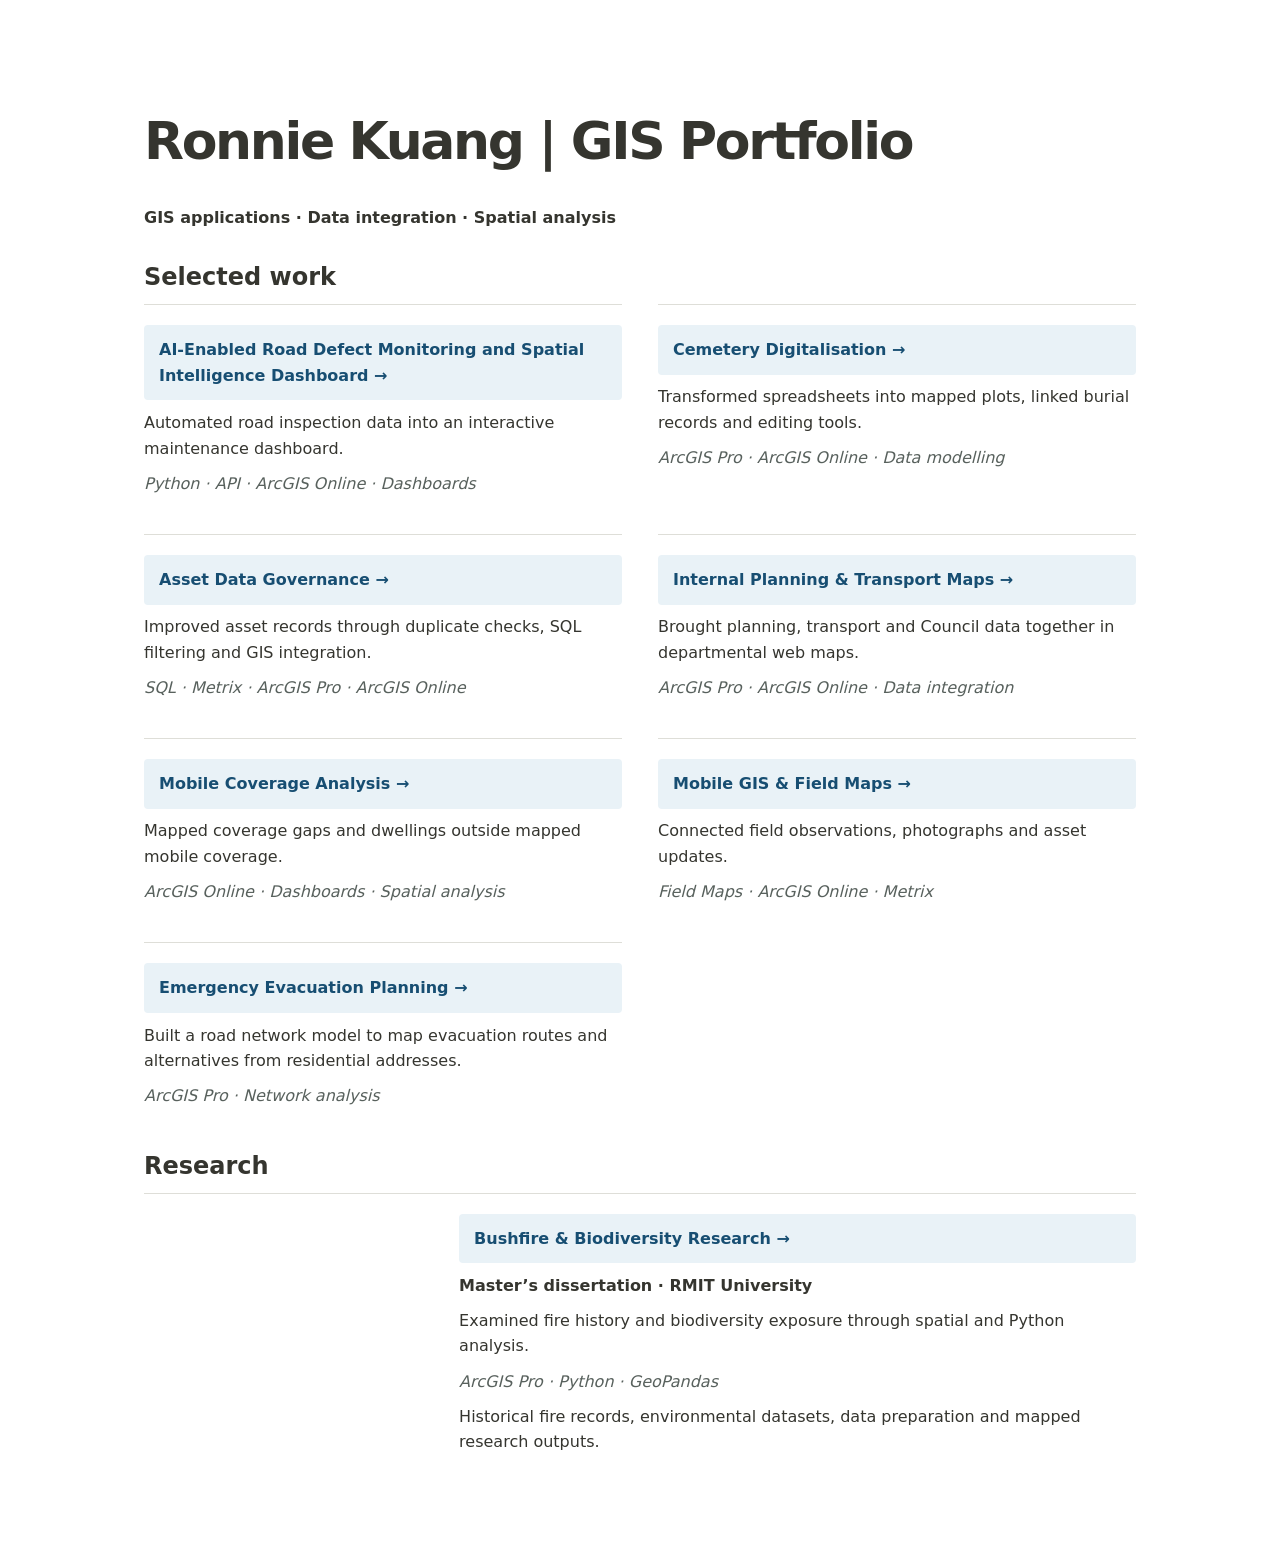
==== index.html @ d84d79a9 "Add files via upload" ====
<!doctype html><html lang="en-AU"><meta charset="utf-8"><meta name="viewport" content="width=device-width, initial-scale=1"><title>Ronnie Kuang | GIS Portfolio</title><link rel="stylesheet" href="style.css"><main><h1>Ronnie Kuang | GIS Portfolio</h1><p><b>GIS applications · Data integration · Spatial analysis</b></p><h2>Selected work</h2><section class="grid"><article><a class="card" href="road-defect-monitoring.html">AI-Enabled Road Defect Monitoring and Spatial Intelligence Dashboard →</a><p>Automated road inspection data into an interactive maintenance dashboard.</p><p><i>Python · API · ArcGIS Online · Dashboards</i></p></article>
<article><a class="card" href="cemetery-digitalisation.html">Cemetery Digitalisation →</a><p>Transformed spreadsheets into mapped plots, linked burial records and editing tools.</p><p><i>ArcGIS Pro · ArcGIS Online · Data modelling</i></p></article>
<article><a class="card" href="asset-data-governance.html">Asset Data Governance →</a><p>Improved asset records through duplicate checks, SQL filtering and GIS integration.</p><p><i>SQL · Metrix · ArcGIS Pro · ArcGIS Online</i></p></article>
<article><a class="card" href="planning-transport.html">Internal Planning &amp; Transport Maps →</a><p>Brought planning, transport and Council data together in departmental web maps.</p><p><i>ArcGIS Pro · ArcGIS Online · Data integration</i></p></article>
<article><a class="card" href="mobile-coverage.html">Mobile Coverage Analysis →</a><p>Mapped coverage gaps and dwellings outside mapped mobile coverage.</p><p><i>ArcGIS Online · Dashboards · Spatial analysis</i></p></article>
<article><a class="card" href="mobile-field-maps.html">Mobile GIS &amp; Field Maps →</a><p>Connected field observations, photographs and asset updates.</p><p><i>Field Maps · ArcGIS Online · Metrix</i></p></article>
<article><a class="card" href="evacuation-planning.html">Emergency Evacuation Planning →</a><p>Built a road network model to map evacuation routes and alternatives from residential addresses.</p><p><i>ArcGIS Pro · Network analysis</i></p></article></section><h2>Research</h2><section class="research"><div><article><a class="card" href="bushfire-biodiversity.html">Bushfire &amp; Biodiversity Research →</a><p><b>Master’s dissertation · RMIT University</b></p><p>Examined fire history and biodiversity exposure through spatial and Python analysis.</p><p><i>ArcGIS Pro · Python · GeoPandas</i></p><p>Historical fire records, environmental datasets, data preparation and mapped research outputs.</p></article></div></section></main></html>
---- style.css ----
*{box-sizing:border-box}body{margin:0;color:#35352f;font:16px/1.6 system-ui,sans-serif}main{max-width:1120px;margin:auto;padding:clamp(24px,6vw,84px) 5vw}h1{font-size:clamp(32px,5vw,52px);letter-spacing:-.045em;line-height:1.12}h2{margin:2rem 0 .75rem;line-height:1.25}a{color:#174e72}a:focus-visible{outline:3px solid #2373a2}article{min-width:0}.grid{display:grid;grid-template-columns:1fr 1fr;gap:28px 36px}.grid article,.research{border-top:1px solid #deded8;padding-top:20px}.card{display:block;background:#e9f2f7;padding:12px 15px;border-radius:4px;font-weight:650;text-decoration:none}.card:hover{background:#d5e8f2;text-decoration:underline}p{margin:.6rem 0}i{color:#58615d}.detail{max-width:850px}li{margin:.3rem 0}.back{display:inline-block;margin:1rem 0}.research{display:grid;grid-template-columns:3fr 7fr;gap:25px}.research>div{grid-column:2}@media(max-width:650px){.grid,.research{display:block}.grid article{margin-bottom:22px}}
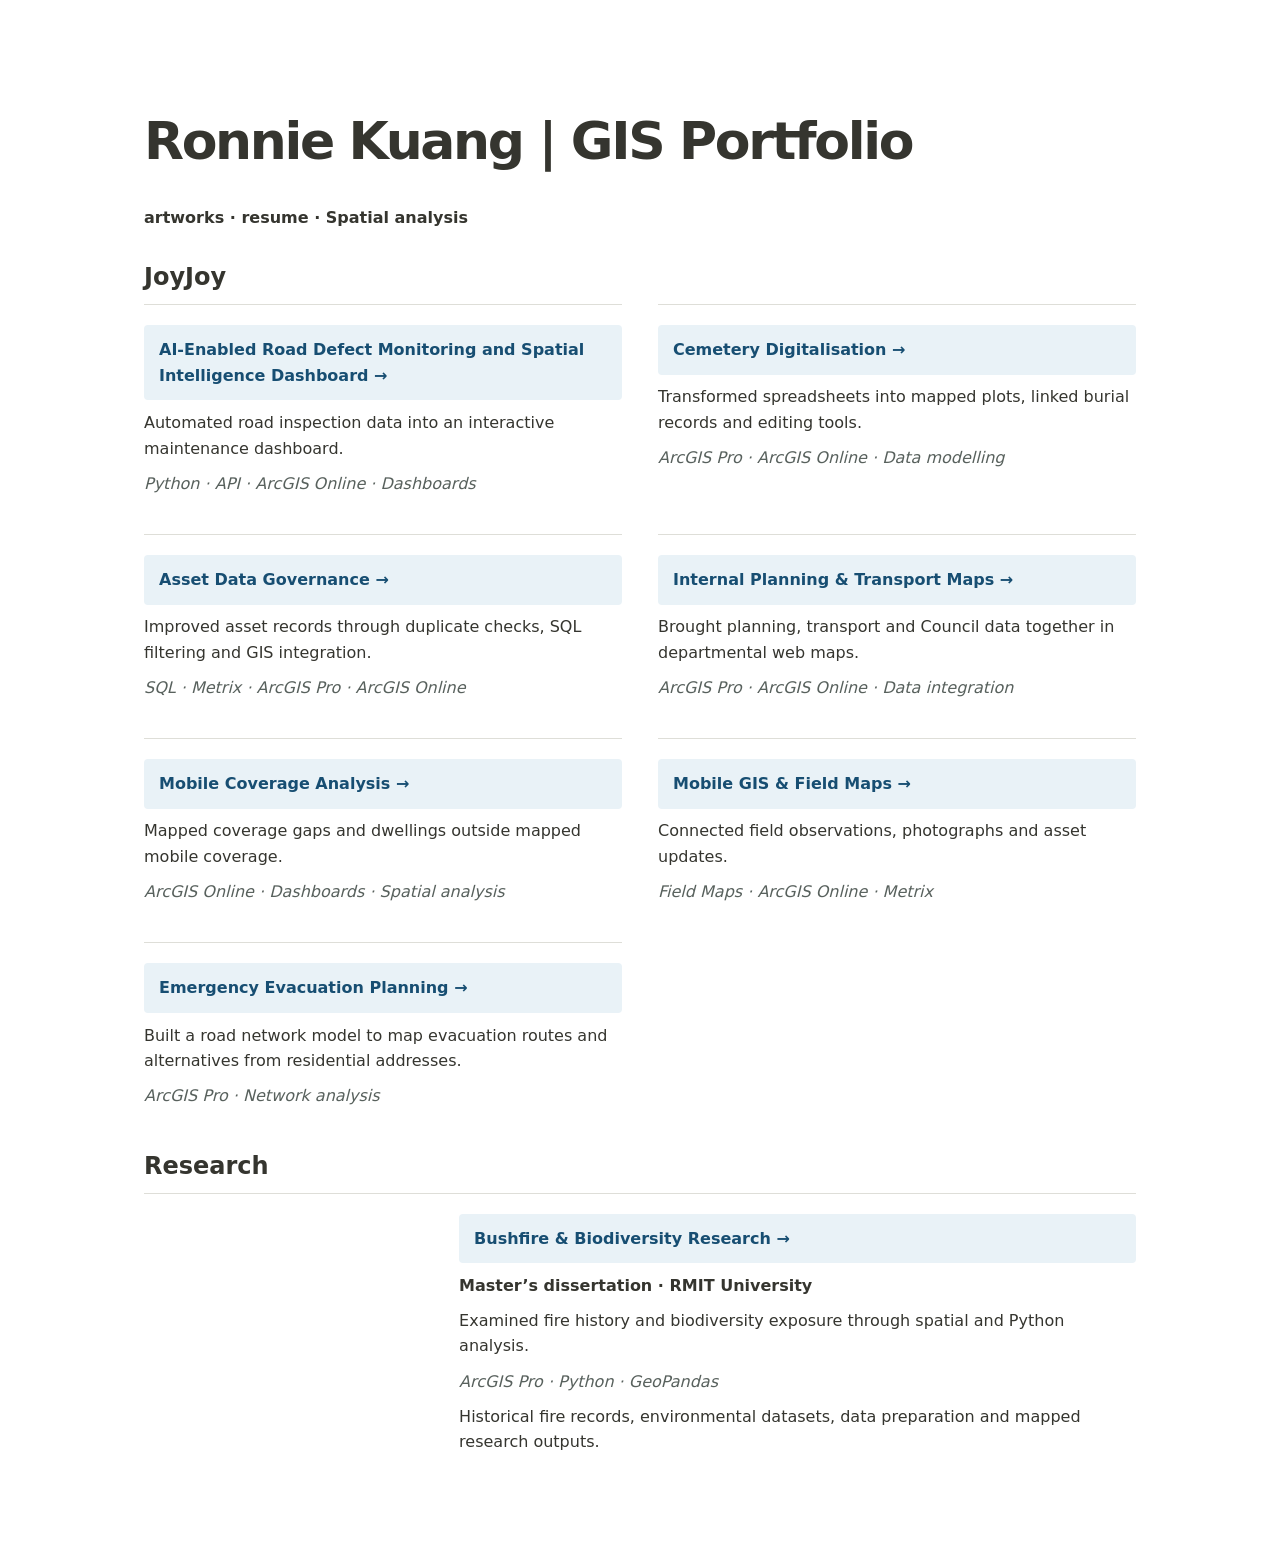
==== commit eaf23e5f: "update images with scroll fade away" ====
--- a/index.html
+++ b/index.html
@@ -1,7 +1,55 @@
-<!doctype html><html lang="en-AU"><meta charset="utf-8"><meta name="viewport" content="width=device-width, initial-scale=1"><title>Ronnie Kuang | GIS Portfolio</title><link rel="stylesheet" href="style.css"><main><h1>Ronnie Kuang | GIS Portfolio</h1><p><b>GIS applications · Data integration · Spatial analysis</b></p><h2>Selected work</h2><section class="grid"><article><a class="card" href="road-defect-monitoring.html">AI-Enabled Road Defect Monitoring and Spatial Intelligence Dashboard →</a><p>Automated road inspection data into an interactive maintenance dashboard.</p><p><i>Python · API · ArcGIS Online · Dashboards</i></p></article>
-<article><a class="card" href="cemetery-digitalisation.html">Cemetery Digitalisation →</a><p>Transformed spreadsheets into mapped plots, linked burial records and editing tools.</p><p><i>ArcGIS Pro · ArcGIS Online · Data modelling</i></p></article>
-<article><a class="card" href="asset-data-governance.html">Asset Data Governance →</a><p>Improved asset records through duplicate checks, SQL filtering and GIS integration.</p><p><i>SQL · Metrix · ArcGIS Pro · ArcGIS Online</i></p></article>
-<article><a class="card" href="planning-transport.html">Internal Planning &amp; Transport Maps →</a><p>Brought planning, transport and Council data together in departmental web maps.</p><p><i>ArcGIS Pro · ArcGIS Online · Data integration</i></p></article>
-<article><a class="card" href="mobile-coverage.html">Mobile Coverage Analysis →</a><p>Mapped coverage gaps and dwellings outside mapped mobile coverage.</p><p><i>ArcGIS Online · Dashboards · Spatial analysis</i></p></article>
-<article><a class="card" href="mobile-field-maps.html">Mobile GIS &amp; Field Maps →</a><p>Connected field observations, photographs and asset updates.</p><p><i>Field Maps · ArcGIS Online · Metrix</i></p></article>
-<article><a class="card" href="evacuation-planning.html">Emergency Evacuation Planning →</a><p>Built a road network model to map evacuation routes and alternatives from residential addresses.</p><p><i>ArcGIS Pro · Network analysis</i></p></article></section><h2>Research</h2><section class="research"><div><article><a class="card" href="bushfire-biodiversity.html">Bushfire &amp; Biodiversity Research →</a><p><b>Master’s dissertation · RMIT University</b></p><p>Examined fire history and biodiversity exposure through spatial and Python analysis.</p><p><i>ArcGIS Pro · Python · GeoPandas</i></p><p>Historical fire records, environmental datasets, data preparation and mapped research outputs.</p></article></div></section></main></html>+<!doctype html>
+<html lang="en-AU">
+<meta charset="utf-8">
+<meta name="viewport" content="width=device-width, initial-scale=1">
+<title>Ronnie Kuang | GIS Portfolio</title>
+<link rel="stylesheet" href="style.css">
+<main>
+    <h1>Ronnie Kuang | GIS Portfolio</h1>
+    <p><b>artworks · resume · Spatial analysis</b></p>
+    <h2>JoyJoy</h2>
+    <section class="grid">
+        <article><a class="card" href="road-defect-monitoring.html">AI-Enabled Road Defect Monitoring and Spatial
+                Intelligence Dashboard →</a>
+            <p>Automated road inspection data into an interactive maintenance dashboard.</p>
+            <p><i>Python · API · ArcGIS Online · Dashboards</i></p>
+        </article>
+        <article><a class="card" href="cemetery-digitalisation.html">Cemetery Digitalisation →</a>
+            <p>Transformed spreadsheets into mapped plots, linked burial records and editing tools.</p>
+            <p><i>ArcGIS Pro · ArcGIS Online · Data modelling</i></p>
+        </article>
+        <article><a class="card" href="asset-data-governance.html">Asset Data Governance →</a>
+            <p>Improved asset records through duplicate checks, SQL filtering and GIS integration.</p>
+            <p><i>SQL · Metrix · ArcGIS Pro · ArcGIS Online</i></p>
+        </article>
+        <article><a class="card" href="planning-transport.html">Internal Planning &amp; Transport Maps →</a>
+            <p>Brought planning, transport and Council data together in departmental web maps.</p>
+            <p><i>ArcGIS Pro · ArcGIS Online · Data integration</i></p>
+        </article>
+        <article><a class="card" href="mobile-coverage.html">Mobile Coverage Analysis →</a>
+            <p>Mapped coverage gaps and dwellings outside mapped mobile coverage.</p>
+            <p><i>ArcGIS Online · Dashboards · Spatial analysis</i></p>
+        </article>
+        <article><a class="card" href="mobile-field-maps.html">Mobile GIS &amp; Field Maps →</a>
+            <p>Connected field observations, photographs and asset updates.</p>
+            <p><i>Field Maps · ArcGIS Online · Metrix</i></p>
+        </article>
+        <article><a class="card" href="evacuation-planning.html">Emergency Evacuation Planning →</a>
+            <p>Built a road network model to map evacuation routes and alternatives from residential addresses.</p>
+            <p><i>ArcGIS Pro · Network analysis</i></p>
+        </article>
+    </section>
+    <h2>Research</h2>
+    <section class="research">
+        <div>
+            <article><a class="card" href="bushfire-biodiversity.html">Bushfire &amp; Biodiversity Research →</a>
+                <p><b>Master’s dissertation · RMIT University</b></p>
+                <p>Examined fire history and biodiversity exposure through spatial and Python analysis.</p>
+                <p><i>ArcGIS Pro · Python · GeoPandas</i></p>
+                <p>Historical fire records, environmental datasets, data preparation and mapped research outputs.</p>
+            </article>
+        </div>
+    </section>
+</main>
+
+</html>
--- a/style.css
+++ b/style.css
@@ -1 +1,120 @@
-*{box-sizing:border-box}body{margin:0;color:#35352f;font:16px/1.6 system-ui,sans-serif}main{max-width:1120px;margin:auto;padding:clamp(24px,6vw,84px) 5vw}h1{font-size:clamp(32px,5vw,52px);letter-spacing:-.045em;line-height:1.12}h2{margin:2rem 0 .75rem;line-height:1.25}a{color:#174e72}a:focus-visible{outline:3px solid #2373a2}article{min-width:0}.grid{display:grid;grid-template-columns:1fr 1fr;gap:28px 36px}.grid article,.research{border-top:1px solid #deded8;padding-top:20px}.card{display:block;background:#e9f2f7;padding:12px 15px;border-radius:4px;font-weight:650;text-decoration:none}.card:hover{background:#d5e8f2;text-decoration:underline}p{margin:.6rem 0}i{color:#58615d}.detail{max-width:850px}li{margin:.3rem 0}.back{display:inline-block;margin:1rem 0}.research{display:grid;grid-template-columns:3fr 7fr;gap:25px}.research>div{grid-column:2}@media(max-width:650px){.grid,.research{display:block}.grid article{margin-bottom:22px}}+* {
+    box-sizing: border-box
+}
+
+body {
+    margin: 0;
+    color: #35352f;
+    font: 16px/1.6 system-ui, sans-serif
+}
+
+main {
+    max-width: 1120px;
+    margin: auto;
+    padding: clamp(24px, 6vw, 84px) 5vw
+}
+
+h1 {
+    font-size: clamp(32px, 5vw, 52px);
+    letter-spacing: -.045em;
+    line-height: 1.12
+}
+
+h2 {
+    margin: 2rem 0 .75rem;
+    line-height: 1.25
+}
+
+a {
+    color: #174e72
+}
+
+a:focus-visible {
+    outline: 3px solid #2373a2
+}
+
+article {
+    min-width: 0
+}
+
+.grid {
+    display: grid;
+    grid-template-columns: 1fr 1fr;
+    gap: 28px 36px
+}
+
+.grid article,
+.research {
+    border-top: 1px solid #deded8;
+    padding-top: 20px
+}
+
+.card {
+    display: block;
+    background: #e9f2f7;
+    padding: 12px 15px;
+    border-radius: 4px;
+    font-weight: 650;
+    text-decoration: none
+}
+
+.card:hover {
+    background: #d5e8f2;
+    text-decoration: underline
+}
+
+p {
+    margin: .6rem 0
+}
+
+i {
+    color: #58615d
+}
+
+.detail {
+    max-width: 850px
+}
+
+li {
+    margin: .3rem 0
+}
+
+.back {
+    display: inline-block;
+    margin: 1rem 0
+}
+
+.research {
+    display: grid;
+    grid-template-columns: 3fr 7fr;
+    gap: 25px
+}
+
+.research>div {
+    grid-column: 2
+}
+
+.project-preview {
+  display: block;
+  width: 100%;
+  height: auto;
+  margin-bottom: 12px;
+  border-radius: 4px;
+}
+
+.scroll-fade {
+  will-change: opacity;
+}
+
+
+@media(max-width:650px) {
+
+    .grid,
+    .research {
+        display: block
+    }
+
+    .grid article {
+        margin-bottom: 22px
+    }
+}
